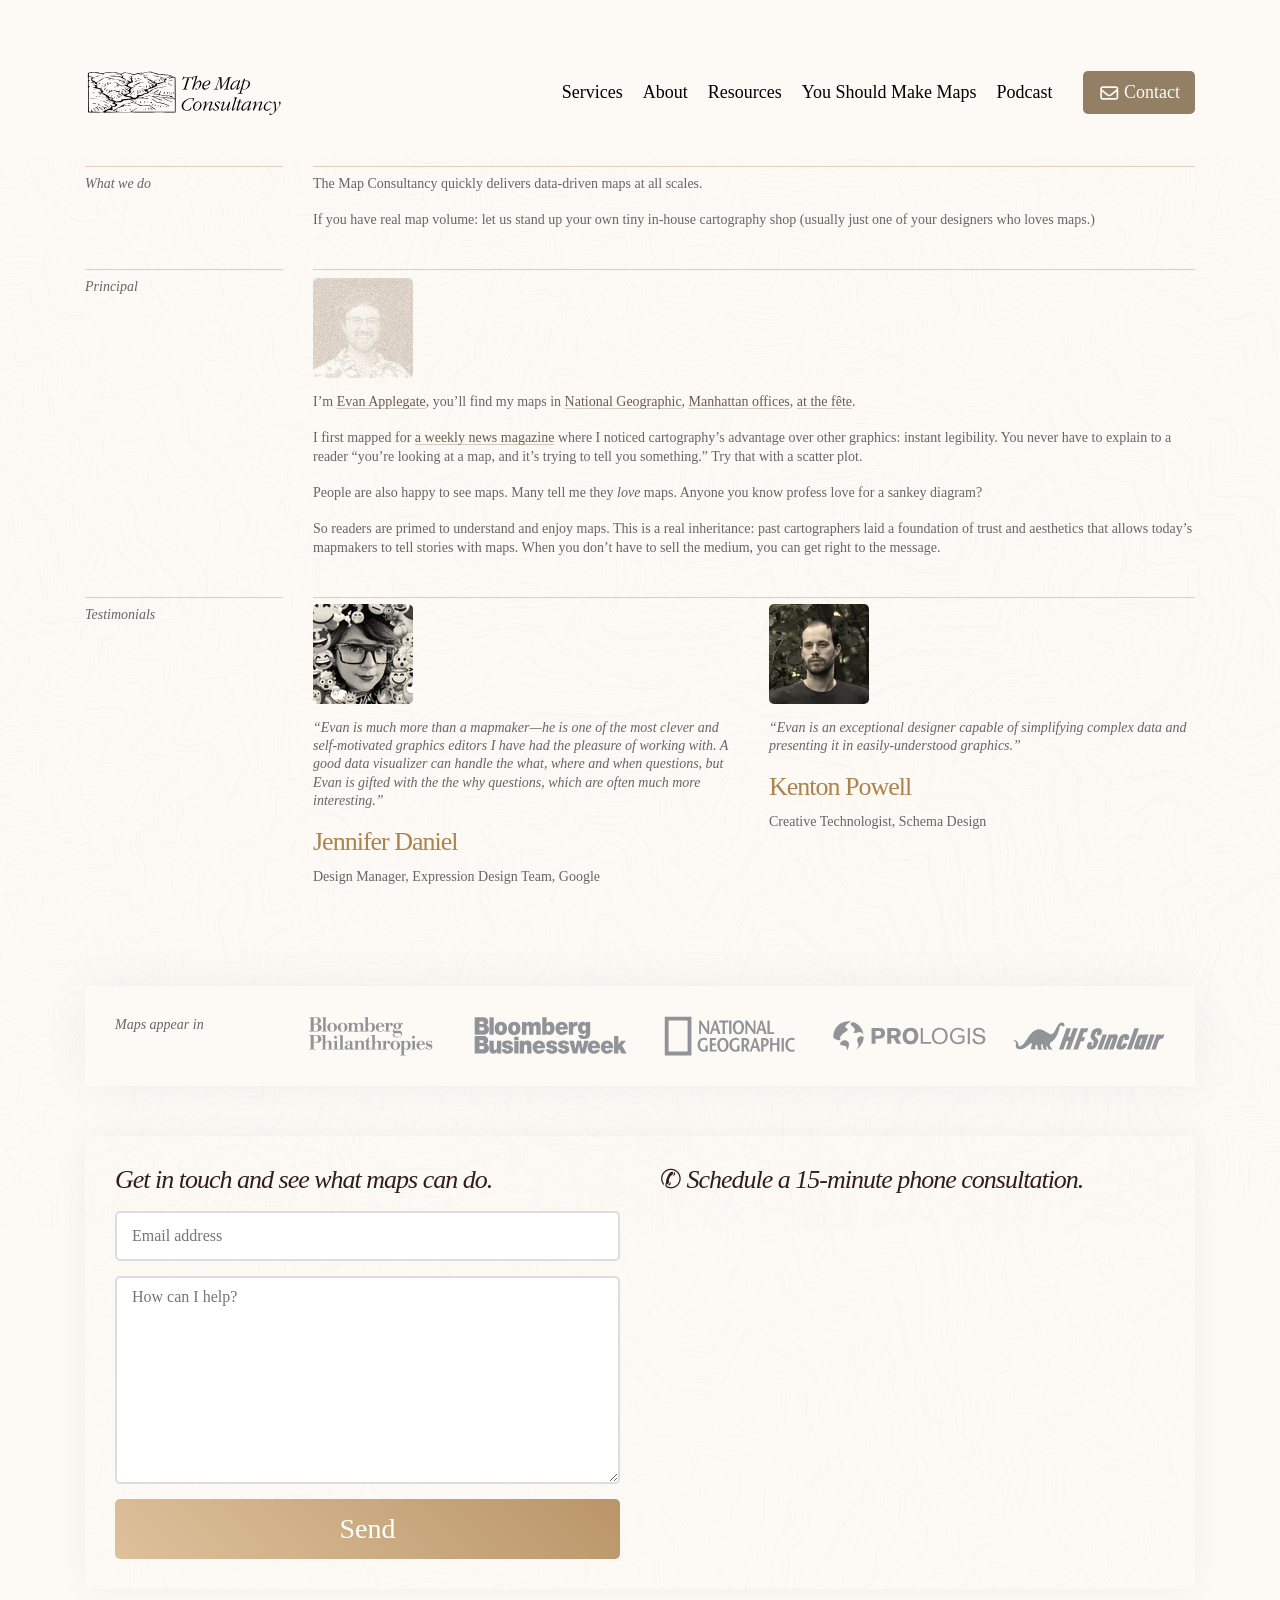
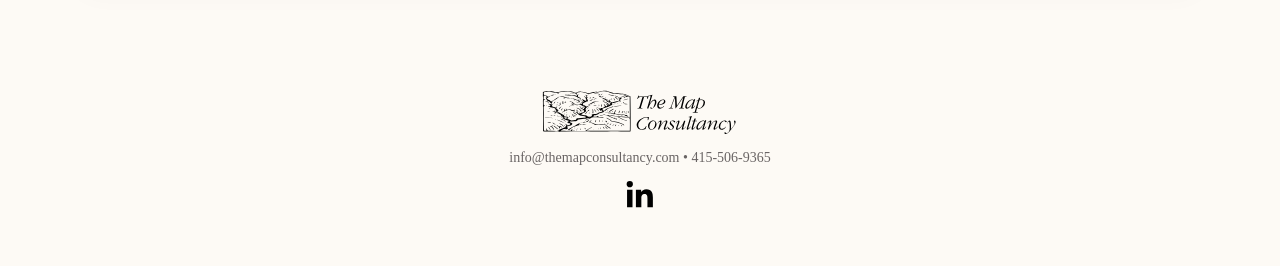
==== about/index.html @ c74e6e63 "Static site, rebuilt from Dorik Co-Authored-By: Claude Opus 5.5 <noreply@anthropic.com>" ====
<!DOCTYPE html>
<html lang="en">
<head>
  <meta charset="utf-8">
  <meta name="viewport" content="width=device-width, initial-scale=1">
  <title>About | The Map Consultancy</title>
  <meta name="description" content="The Map Consultancy is cartographer Evan Applegate, whose maps appear in National Geographic, Bloomberg Businessweek and reports for Bloomberg Philanthropies, Prologis and HF Sinclair.">
  <link rel="canonical" href="https://themapconsultancy.com/about/">
  <meta property="og:title" content="About | The Map Consultancy">
  <meta property="og:description" content="The Map Consultancy is cartographer Evan Applegate, whose maps appear in National Geographic, Bloomberg Businessweek and reports for Bloomberg Philanthropies, Prologis and HF Sinclair.">
  <meta property="og:image" content="https://themapconsultancy.com/assets/og/about.jpg">
  <meta name="twitter:card" content="summary_large_image">
  <meta property="og:url" content="https://themapconsultancy.com/about/">
  <meta property="og:type" content="website">
  <link rel="icon" href="/assets/img/favicon.png">
  <link rel="stylesheet" href="/assets/site.css">
  <meta property="og:site_name" content="The Map Consultancy">
  <meta property="og:image:width" content="1200">
  <meta property="og:image:height" content="630">
  <meta property="og:image:alt" content="About | The Map Consultancy">
  <meta name="twitter:title" content="About | The Map Consultancy">
  <meta name="twitter:description" content="The Map Consultancy is cartographer Evan Applegate, whose maps appear in National Geographic, Bloomberg Businessweek and reports for Bloomberg Philanthropies, Prologis and HF Sinclair.">
  <meta name="twitter:image" content="https://themapconsultancy.com/assets/og/about.jpg">
  <meta name="author" content="Evan Applegate">
  <link rel="alternate" type="text/markdown" title="llms.txt" href="/llms.txt">
  <script type="application/ld+json">{"@context":"https://schema.org","@graph":[{"@type":"Person","@id":"https://evanapplegate.com/#person","name":"Evan Applegate","jobTitle":"Cartographer","url":"https://evanapplegate.com/"},{"@type":"ProfessionalService","@id":"https://themapconsultancy.com/#org","name":"The Map Consultancy","url":"https://themapconsultancy.com/","logo":"https://themapconsultancy.com/assets/img/the_map_consultancy_logo_vmp2dwdu.svg","email":"info@themapconsultancy.com","telephone":"+1-415-506-9365","description":"The Map Consultancy is cartographer Evan Applegate's studio. It makes data-driven maps at all scales for organizations: interactive maps, custom map design, data visualization and infographics, geospatial analysis, map style guides and training, and data services. Clients include National Geographic, Bloomberg Businessweek, Bloomberg Philanthropies, Prologis and HF Sinclair.","founder":{"@id":"https://evanapplegate.com/#person"},"knowsAbout":["Cartography","Interactive maps","GIS","Data visualization","Infographics"],"sameAs":["https://www.linkedin.com/company/the-map-consultancy/"]},{"@type":"WebSite","@id":"https://themapconsultancy.com/#website","url":"https://themapconsultancy.com/","name":"The Map Consultancy","description":"The Map Consultancy is cartographer Evan Applegate's studio. It makes data-driven maps at all scales for organizations: interactive maps, custom map design, data visualization and infographics, geospatial analysis, map style guides and training, and data services. Clients include National Geographic, Bloomberg Businessweek, Bloomberg Philanthropies, Prologis and HF Sinclair.","publisher":{"@id":"https://themapconsultancy.com/#org"}},{"@type":"AboutPage","@id":"https://themapconsultancy.com/about/#page","url":"https://themapconsultancy.com/about/","name":"About | The Map Consultancy","description":"The Map Consultancy is cartographer Evan Applegate, whose maps appear in National Geographic, Bloomberg Businessweek and reports for Bloomberg Philanthropies, Prologis and HF Sinclair.","isPartOf":{"@id":"https://themapconsultancy.com/#website"},"inLanguage":"en","about":{"@id":"https://themapconsultancy.com/#org"}}]}</script>
  <script src="/assets/formspree.js" defer></script>
  <script src="/assets/site.js" defer></script>
  <script>
    window.dataLayer = window.dataLayer || [];
    function gtag() { dataLayer.push(arguments); }
    gtag('js', new Date());
    gtag('config', 'G-YKXSR5QQ2Z');
    // Google Analytics loads once the page has finished, so it never slows the page down
    addEventListener('load', () => setTimeout(() => {
      const s = document.createElement('script');
      s.src = 'https://www.googletagmanager.com/gtag/js?id=G-YKXSR5QQ2Z';
      document.head.append(s);
    }, 1000));
  </script>
</head>
<body>
<header class="site-header wrap">
  <a class="brand" href="/"><img src="/assets/img/the_map_consultancy_logo_vmp2dwdu.svg" width="200" height="46" alt="The Map Consultancy"></a>
  <button class="menu-toggle" type="button" aria-label="Menu" aria-expanded="false" aria-controls="menu"><svg aria-hidden="true" xmlns="http://www.w3.org/2000/svg" viewBox="0 0 448 512"><path fill="currentColor" d="M0 96C0 78.3 14.3 64 32 64H416c17.7 0 32 14.3 32 32s-14.3 32-32 32H32C14.3 128 0 113.7 0 96zM0 256c0-17.7 14.3-32 32-32H416c17.7 0 32 14.3 32 32s-14.3 32-32 32H32c-17.7 0-32-14.3-32-32zM448 416c0 17.7-14.3 32-32 32H32c-17.7 0-32-14.3-32-32s14.3-32 32-32H416c17.7 0 32 14.3 32 32z"></path></svg></button>
  <nav id="menu" class="menu">
    <a href="/services/">Services</a>
    <a href="/about/">About</a>
    <a href="/resources/">Resources</a>
    <a href="/you-should-make-maps/">You Should Make Maps</a>
    <a href="https://veryexpensivemaps.com" target="_blank">Podcast</a>
    <a class="button" href="/contact/"><svg aria-hidden="true" xmlns="http://www.w3.org/2000/svg" viewBox="0 0 512 512"><path fill="currentColor" d="M64 112c-8.8 0-16 7.2-16 16v22.1L220.5 291.7c20.7 17 50.4 17 71.1 0L464 150.1V128c0-8.8-7.2-16-16-16H64zM48 212.2V384c0 8.8 7.2 16 16 16H448c8.8 0 16-7.2 16-16V212.2L322 328.8c-38.4 31.5-93.7 31.5-132 0L48 212.2zM0 128C0 92.7 28.7 64 64 64H448c35.3 0 64 28.7 64 64V384c0 35.3-28.7 64-64 64H64c-35.3 0-64-28.7-64-64V128z"></path></svg>Contact</a>
  </nav>
</header>
<main class="topo">
<h1 class="sr-only">About The Map Consultancy</h1>
<div class="wrap flow">
<div class="grid g5 work">
  <div>
    <hr>
    <p><em>What we do</em></p>
  </div>
  <div class="span-4">
    <hr>
    <p>The Map Consultancy quickly delivers data-driven maps at all scales.<br><br>If you have real map volume: let us stand up your own tiny in-house cartography shop (usually just one of your designers who loves maps.)</p>
  </div>
</div>
<div class="grid g5 work">
  <div>
    <hr>
    <p><em>Principal</em></p>
  </div>
  <div class="span-4">
    <hr>
    <img src="/assets/img/ezgif7889fec5e89aqtahezgifcomoptimize1-xhwpz-200.webp" width="200" height="200" alt="Evan Applegate" class="headshot" loading="lazy" decoding="async">
    <p>I’m <a href="https://evanapplegate.com" target="_blank">Evan Applegate</a>, you’ll find my maps in <a href="https://www.dropbox.com/s/60fg12t2ug8y2po/RainWolves.png?raw=1" target="_blank">National Geographic</a>, <a href="https://radiantmaps.co/the-americas" target="_blank">Manhattan offices</a>, <a href="https://www.dropbox.com/s/gnzrvf5oinbaemb/feast_display.mov?dl=0" target="_blank">at the fête</a>.<br><br>I first mapped for <a href="https://www.businessweek.com" target="_blank">a weekly news magazine</a> where I noticed cartography’s advantage over other graphics: instant legibility. You never have to explain to a reader “you’re looking at a map, and it’s trying to tell you something.” Try that with a scatter plot.<br><br>People are also happy to see maps. Many tell me they <em>love</em> maps. Anyone you know profess love for a sankey diagram?<br><br>So readers are primed to understand and enjoy maps. This is a real inheritance: past cartographers laid a foundation of trust and aesthetics that allows today’s mapmakers to tell stories with maps. When you don’t have to sell the medium, you can get right to the message.</p>
  </div>
</div>
<div class="grid g5 work testimonials pull-up">
  <div>
    <hr>
    <p><em>Testimonials</em></p>
  </div>
  <div class="span-4">
    <hr>
  </div>
  <div class="span-2 start-2">
    <img src="/assets/img/jennifer-daniel-3-fi7ro4pw-100.webp" srcset="/assets/img/jennifer-daniel-3-fi7ro4pw-100.webp 100w, /assets/img/jennifer-daniel-3-fi7ro4pw-200.webp 200w" sizes="100px" width="200" height="201" alt="Jennifer Daniel" class="headshot tint-100-16" loading="lazy" decoding="async">
    <p><em>“Evan is much more than a mapmaker—he is one of the most clever and self-motivated graphics editors I have had the pleasure of working with. A good data visualizer can handle the what, where and when questions, but Evan is gifted with the the why questions, which are often much more interesting.”</em></p>
    <p class="name">Jennifer Daniel</p>
    <p>Design Manager, Expression Design Team, Google</p>
  </div>
  <div class="span-2">
    <img src="/assets/img/kenton-1-photos-v2-x4-1zt3rvmk-100.webp" srcset="/assets/img/kenton-1-photos-v2-x4-1zt3rvmk-100.webp 100w, /assets/img/kenton-1-photos-v2-x4-1zt3rvmk-200.webp 200w" sizes="100px" width="200" height="200" alt="Kenton Powell" class="headshot tint-62-54" loading="lazy" decoding="async">
    <p><em>“Evan is an exceptional designer capable of simplifying complex data and presenting it in easily-understood graphics.”</em></p>
    <p class="name">Kenton Powell</p>
    <p>Creative Technologist, Schema Design</p>
  </div>
</div>
<section class="card logos">
  <p><em>Maps appear in</em></p>
  <img src="/assets/img/philanthropies_logo-01_ygg0oih6.svg" width="150" height="48" alt="Bloomberg Philanthropies" loading="lazy">
  <img src="/assets/img/businessweek_logo-01_n6ddfv8p.svg" width="150" height="36" alt="Bloomberg Businessweek" loading="lazy">
  <img src="/assets/img/national_geographic_logo-01_jzfceyr9.svg" width="150" height="45" alt="National Geographic" loading="lazy">
  <img src="/assets/img/prologis_logo-01_61fymmwa.svg" width="150" height="29" alt="Prologis" loading="lazy">
  <img src="/assets/img/hf_sinclair_logo_1yvhm49n.svg" width="150" height="28" alt="HF Sinclair" loading="lazy">
</section>
<section class="card contact-card two">
  <div>
    <h2 class="cta"><em>Get in touch and see what maps can do.</em></h2>
    <form class="contact big" action="https://formspree.io/f/xljdqvqd" method="POST">
      <input type="hidden" name="_subject" value="Message from The Map Consultancy">
      <input type="email" name="email" required placeholder="Email address" aria-label="Email address" autocomplete="email" data-fs-field>
      <span class="field-error" data-fs-error="email"></span>
      <textarea name="message" required rows="10" placeholder="How can I help?" aria-label="How can I help?" data-fs-field></textarea>
      <span class="field-error" data-fs-error="message"></span>
      <input type="text" name="_gotcha" tabindex="-1" autocomplete="off" aria-hidden="true" hidden>
      <button type="submit" data-fs-submit-btn>Send</button>
      <p class="form-success" data-fs-success>Thanks! We’ll be in touch shortly.</p>
      <p class="form-error" data-fs-error></p>
    </form>
  </div>
  <div>
    <h2 class="cta">✆ <em>Schedule a 15-minute phone consultation.</em></h2>
    <div class="calendly" data-url="https://calendly.com/the-map-consultancy?hide_landing_page_details=1&amp;hide_gdpr_banner=1&amp;primary_color=ba9569"></div>
  </div>
</section>
</div>
</main>
<footer class="site-footer wrap">
  <img src="/assets/img/the_map_consultancy_logo_ipp6w6av.svg" width="200" height="46" alt="The Map Consultancy" loading="lazy">
  <p>info@themapconsultancy.com • 415-506-9365</p>
  <a class="linkedin" href="https://www.linkedin.com/company/the-map-consultancy/" target="_blank" aria-label="LinkedIn"><svg aria-hidden="true" xmlns="http://www.w3.org/2000/svg" viewBox="0 0 448 512"><path fill="currentColor" d="M100.28 448H7.4V148.9h92.88zM53.79 108.1C24.09 108.1 0 83.5 0 53.8a53.79 53.79 0 0 1 107.58 0c0 29.7-24.1 54.3-53.79 54.3zM447.9 448h-92.68V302.4c0-34.7-.7-79.2-48.29-79.2-48.29 0-55.69 37.7-55.69 76.7V448h-92.78V148.9h89.08v40.8h1.3c12.4-23.5 42.69-48.3 87.88-48.3 94 0 111.28 61.9 111.28 142.3V448z"></path></svg></a>
</footer>
<script>
  window.formspree = window.formspree || function () { (formspree.q = formspree.q || []).push(arguments); };
  formspree('initForm', { formElement: '.contact', formId: 'xljdqvqd', useDefaultStyles: false });
</script>
</body>
</html>
---- assets/site.css ----
/* themapconsultancy.com */

:root {
  /* Optima ships on Apple devices; everyone else gets EB Garamond from /assets/fonts (bottom of this file) */
  --font: Optima, 'EB Garamond', Georgia, serif;
  --text: #696464;
  --bg: #fdfaf5;
  --rule: #decfb8;
  --heading: #321d1d;
  --gold: #ac824d;
  --accent: #927f64;
  --link: #6e5950;
  --link-hover: #8c7a73;
  --underline: #d1ccc1;
  --radius: 5px;
  --gradient: linear-gradient(45deg, #ddc19b, #ba9569);
  --shadow: rgba(0, 34, 88, 0.05);
  /* spacing system (hand-tuned on the Dorik version, now the whole layout) */
  --space-header: 50px; /* header to the first block */
  --space-row: 40px; /* content to the next rule, label rows and link lists */
  --space-card: 50px; /* stacked cards */
  --space-section: 100px; /* between sections, and before the footer */
  --gutter: 30px;
}
@media (max-width: 767px) {
  :root {
    --space-header: 30px;
    --space-row: 30px;
    --space-card: 30px;
    --space-section: 60px;
  }
}

*,
*::before,
*::after {
  box-sizing: border-box;
}
html {
  -webkit-text-size-adjust: 100%;
}
main {
  overflow-x: clip; /* the services images run off the window edge; nothing may widen the page (iOS ignores body's clip) */
}
body {
  margin: 0;
  overflow-x: clip;
  background: var(--bg);
  color: var(--text);
  font: 14px/1.3 var(--font);
  -webkit-font-smoothing: antialiased;
  -moz-osx-font-smoothing: grayscale;
}
[hidden] {
  display: none !important;
}
img,
video,
iframe {
  display: block;
  max-width: 100%;
}
video {
  height: auto;
}
img {
  height: auto;
}
p,
h1,
h2,
ul,
ol {
  margin: 0;
}
ul,
ol {
  margin: 14px 0;
  padding-left: 40px;
}
:is(ul, ol) :is(ul, ol) {
  margin: 0;
}
.text > :first-child,
.grid > div > :is(ul, ol):first-child {
  margin-top: 0;
}
.text > :last-child,
.grid > div > :is(ul, ol):last-child {
  margin-bottom: 0;
}
h1,
h2 {
  font-weight: 400;
}
a {
  color: var(--link);
  text-decoration-thickness: 1px;
  text-decoration-color: var(--underline);
  text-underline-offset: calc(0.075em + 1px); /* 1px below Optima's own underline */
  transition: color 0.1s;
}
a:hover {
  color: var(--link-hover);
}
.center {
  text-align: center;
}
.right {
  text-align: right;
}

/* ---------- page frame ---------- */
.wrap {
  width: min(100% - 30px, 1110px);
  margin-inline: auto;
}
/* topo lines behind the page, added once the page has loaded (site.js) */
.bg-ready main.topo {
  background: url(img/topo.svg) 50% 0 / contain no-repeat;
}
.bg-ready main.topo-left {
  background: url(img/topo.svg) 0 50% / contain no-repeat;
}
.flow > * + * {
  margin-top: var(--space-section);
}
.flow > :first-child {
  margin-top: var(--space-header);
}

/* ---------- header and menu ---------- */
.site-header {
  display: flex;
  flex-wrap: wrap;
  align-items: center;
  justify-content: space-between;
  padding-top: 70px;
}
@media (max-width: 767px) {
  .site-header {
    padding-top: 20px; /* phones: the logo starts where evanapplegate.com's content does */
  }
}
.brand img {
  width: 200px;
}
.menu {
  display: flex;
  align-items: center;
  gap: 20px;
}
.menu a {
  color: #000;
  font-size: 18px;
  text-decoration: none;
}
.menu a:hover {
  color: var(--accent);
}
.menu .button {
  display: inline-flex;
  align-items: center;
  gap: 4px;
  margin-left: 10px; /* 30px from the last link */
  padding: 10px 15px;
  border-radius: var(--radius);
  background: var(--accent);
  color: var(--bg);
  font-weight: 500;
}
.menu .button:hover {
  color: var(--bg);
  opacity: 0.9;
}
.menu .button svg {
  width: 22.5px;
  height: 18px;
  fill: currentColor;
}
.menu-toggle {
  display: none;
  padding: 8px 12px;
  border: 1px solid var(--accent);
  border-radius: var(--radius);
  background: none;
  color: var(--accent);
  cursor: pointer;
}
.menu-toggle svg {
  display: block;
  width: 20px;
  height: 16px;
  fill: currentColor;
}
@media (max-width: 1023px) {
  .menu-toggle {
    display: block;
  }
  .menu {
    display: none;
    flex-basis: 100%;
    flex-direction: column;
    gap: 0;
    padding-top: 30px;
    text-align: center;
  }
  .menu-toggle[aria-expanded='true'] + .menu {
    display: flex;
  }
  .menu a {
    margin-bottom: 20px;
  }
  .menu .button {
    margin: 0 0 13px;
  }
}

/* ---------- headings ---------- */
.title {
  --size: 43px;
  color: var(--heading);
  font-size: var(--size);
  line-height: 1;
  letter-spacing: -1px;
}
/* section titles keep the h1 margins Dorik gave them: 0.67em above and below */
.flow > .title {
  margin-top: calc(var(--space-section) + 0.67 * var(--size));
}
.flow > .title:first-child {
  margin-top: calc(var(--space-header) + 0.67 * var(--size));
}
.flow > .page-title:first-child {
  margin-top: 100px;
}
.cta {
  color: var(--heading);
  font-size: 26px;
  line-height: 1.1;
  letter-spacing: -1px;
  margin-bottom: 17px;
}
.flow > .title + * {
  margin-top: calc(0.67 * 43px);
}
@media (max-width: 767px) {
  .title {
    --size: 32px;
  }
  .page-title {
    --size: 40px;
  }
  .flow > .title + * {
    margin-top: calc(0.67 * 32px);
  }
}

/* ---------- grids: Dorik's columns, as CSS grid ---------- */
.grid {
  display: grid;
  grid-template-columns: repeat(var(--n), minmax(0, 1fr));
  column-gap: var(--gutter);
  align-items: start;
}
.g1 { --n: 1; }
.g2 { --n: 2; }
.g3 { --n: 3; }
.g4 { --n: 4; }
.g5 { --n: 5; }
.g6 { --n: 6; }
.g10 { --n: 10; }
.span-2 { grid-column-end: span 2; }
.span-3 { grid-column-end: span 3; }
.span-4 { grid-column-end: span 4; }
.span-5 { grid-column-end: span 5; }
.start-2 { grid-column-start: 2; }
.start-3 { grid-column-start: 3; }
.start-4 { grid-column-start: 4; }
/* inside a column: 15px between blocks, rules sit 9px down a 18px band */
.grid > div > * {
  display: block; /* linked images are <a>: block so the gaps below apply */
}
.grid > div > * + * {
  margin-top: 15px;
}
.grid hr {
  height: 0;
  margin: 9px 0 8px;
  border: 0;
  border-top: 1px solid var(--rule);
}
.grid > div > hr + * {
  margin-top: 0;
}
.grid img,
.grid video {
  width: 100%;
  border-radius: var(--radius);
}
.grid img.square {
  border-radius: 0;
}
.grid iframe {
  width: 100%;
  aspect-ratio: 16 / 9;
  border: 0;
  border-radius: var(--radius);
}
.nested {
  row-gap: 10px;
}
.nested > div > * + * {
  margin-top: 10px;
}
@media (max-width: 1023px) {
  .grid {
    display: flow-root; /* stacked; flow-root keeps the first rule's 9px from merging into the row gap */
  }
}
.hide-desktop {
  display: none;
}
@media (max-width: 767px) {
  .hide-desktop {
    display: block;
  }
  .hide-phone {
    display: none;
  }
}

/* image treatments carried over from the Dorik site */
.tint-0-30 { filter: sepia(30%); }
.tint-100-16 { filter: grayscale(100%) sepia(16%) saturate(133%); }
.tint-62-54 { filter: grayscale(62%) sepia(54%); }
.headshot {
  width: 100px !important;
  height: 100px;
  object-fit: cover;
}
.tilt {
  transform: rotate(5deg);
}

/* ---------- label rows (home, about, You Should Make Maps) and link lists (resources) ---------- */
:is(.work, .links, .tips, .process, .need) + :is(.work, .links) {
  margin-top: calc(var(--space-row) - 9px);
}
.flow > .work:first-child {
  margin-top: calc(var(--space-header) - 9px);
}
.page-title + .work {
  margin-top: 30px;
}
.long hr {
  border-top-color: var(--bg);
}
.name {
  margin-top: 5px;
  color: var(--gold);
  font-size: 26px;
  letter-spacing: -1px;
}
.name + p {
  margin-top: 9px;
}
/* About: the headshots ride 20px up into the label line, as on Dorik */
.pull-up .headshot {
  margin-top: -20px;
}
@media (max-width: 1023px) {
  /* stacked, each project keeps one rule, the one above its write-up; its columns sit 20px apart */
  .work > div + div > hr:first-child {
    display: none;
  }
  .work:not(.testimonials) > div:not(:last-child) {
    margin-bottom: 20px;
  }
}
@media (max-width: 767px) {
  .work > .hide-phone + div > hr:first-child {
    display: block; /* the column above is hidden on phones, so this rule is the row's first */
  }
}
@media (max-width: 767px) {
  /* stacked media columns keep Dorik's 20px before the next column's rule */
  .work > div:not(:first-child):not(:last-child) {
    margin-bottom: 20px;
  }
  .testimonials > div:nth-last-child(2) > :first-child {
    margin-top: 20px;
  }
  .testimonials > div:last-child > :first-child {
    margin-top: 40px;
  }
  /* resources on phones, as Dorik had it: centred titles and headers, fixed-size tip images */
  .flow > .title,
  .tips > div > p:first-child {
    text-align: center;
  }
  .flow > .page-title:first-child {
    margin-top: 40px;
  }
  .links > div + div {
    margin-top: 26px;
  }
  .tips img {
    width: 350px;
    height: 300px;
    margin-inline: auto;
    object-fit: cover;
  }
  .pull-up .headshot {
    margin-top: 0;
  }
  /* Dorik centred the testimonials on phones */
  .testimonials p:first-child,
  .testimonials img {
    margin-inline: auto;
    text-align: center;
  }
  .testimonials em {
    display: block;
    text-align: justify;
  }
}
.icon-text {
  display: flex;
  align-items: center;
  gap: 5px;
  height: 25px;
}
.tips .grid > div > hr + *,
.tips > div > hr + * {
  margin-top: 11px;
}
.tips > div > a + *,
.tips > div > img + * {
  margin-top: 10px;
}
.icon-text svg {
  height: 12.5px; /* half Dorik's 25px */
  width: auto;
  color: var(--rule);
  fill: currentColor;
}
.need hr + * {
  margin-top: 40px;
}
.need .cta {
  margin-bottom: 0;
}
.process img {
  width: 160px;
}

/* ---------- cards ---------- */
.card {
  padding: 30px;
  border-radius: var(--radius);
}
.card + .card {
  margin-top: var(--space-card);
}
.need + .card {
  margin-top: 30px;
}
.logos {
  display: grid;
  grid-template-columns: repeat(6, minmax(0, 1fr));
  align-items: center;
  gap: 27px;
  background: var(--bg);
  box-shadow: 0 0 50px var(--shadow);
}
.logos > :first-child {
  align-self: start;
}
.logos img {
  max-height: 40px;
  width: auto;
  margin-inline: auto;
}
.download {
  box-shadow: 0 0 30px var(--shadow) inset;
}
.download .cta {
  text-align: center;
}
.button.big {
  display: flex;
  align-items: center;
  justify-content: center;
  gap: 10px;
  height: 73px;
  padding: 20px;
  border-radius: var(--radius);
  background: var(--gradient);
  color: var(--bg);
  font-size: 33px;
  font-weight: 200;
  letter-spacing: -1px;
  text-decoration: none;
}
.button.big svg {
  height: 33px;
  width: auto;
  fill: currentColor;
}
.download .button.big {
  width: 50%; /* half the card, never narrower than its icon and label */
  min-width: max-content;
  margin-inline: auto;
}
.contact-card {
  box-shadow: 0 0 30px var(--shadow);
}
.bg-ready .contact-card {
  background: url(img/topo.svg) 50% 100% / cover no-repeat;
}
.two {
  display: grid;
  grid-template-columns: 1fr 1fr;
  column-gap: 40px;
}
.calendly {
  min-width: 320px;
  height: 630px;
}
@media (min-width: 1024px) {
  /* side by side, the Calendly column takes the form column's height, so the card ends just under the form */
  .contact-card.two > div:has(> .calendly) {
    display: flex;
    flex-direction: column;
  }
  .contact-card.two .calendly {
    flex: 1;
    height: auto;
    contain: size;
  }
}
@media (max-width: 1023px) {
  .logos {
    grid-template-columns: repeat(5, minmax(0, 1fr));
  }
  .logos > :first-child {
    grid-column: 1 / -1;
  }
  .two {
    display: block;
  }
  .two > div + div {
    margin-top: var(--space-card);
  }
}
@media (max-width: 767px) {
  .logos {
    grid-template-columns: 1fr 1fr;
    gap: 20px 27px;
  }
  .logos > :first-child {
    text-align: center;
  }
  .logos img {
    width: 100%;
    max-width: 190px;
    max-height: none;
  }
  .logos img:last-child {
    grid-column: 1 / -1;
    max-width: 220px;
  }
  .flow > .logos + .checker {
    margin-top: 17px;
  }
  .card .calendly {
    min-width: 0;
  }
}

/* ---------- contact form (Formspree) ---------- */
.contact input,
.contact textarea {
  display: block;
  width: 100%;
  min-height: 50px;
  margin: 0 0 15px;
  padding: 10px 15px;
  border: 2px solid #ddd;
  border-radius: var(--radius);
  background: #fff;
  color: #171a21;
  font: 16px/1.15 var(--font);
}
.contact button {
  width: 100%;
  height: 40px;
  padding: 0 30px;
  border: 0;
  border-radius: var(--radius);
  background: var(--gradient);
  color: #fff;
  font: 18px var(--font);
  cursor: pointer;
}
.contact.big button {
  height: 60px;
  font-size: 28px;
}
.contact button[disabled] {
  opacity: 0.7;
  cursor: default;
}
.form-success,
.form-error {
  display: none;
  margin-top: 10px;
  padding: 10px 15px;
  border-radius: 3px;
  background: #fff;
  text-align: center;
}
.form-success {
  color: var(--text); /* the body text colour, not Dorik's green (owner's request) */
}
.form-error {
  color: #ff3a28;
}
.form-success[data-fs-active],
.form-error[data-fs-active] {
  display: block;
}
.field-error {
  display: none;
  margin: -10px 0 10px;
  color: #ff3a28;
  font-size: 12px;
}
.field-error[data-fs-active] {
  display: block;
}
.contact [aria-invalid='true'] {
  border-color: #ff3a28;
}

/* ---------- services: alternating image and text, bleeding to the window edges ---------- */
.checker {
  display: grid;
  grid-template-columns: 1fr 1fr;
  align-items: center;
  width: 100vw;
  margin-left: calc(50% - 50vw);
}
.flow > .checker + .checker {
  margin-top: 0;
}
.checker-text {
  /* text starts and ends on the page's content edges, 45px from the image */
  padding: 0 45px 0 max(15px, 50vw - 555px);
}
.checker-media + .checker-text {
  padding: 0 max(15px, 50vw - 555px) 0 45px;
}
.checker-media img {
  width: 100%;
  height: 400px;
  margin-left: -15px; /* as on Dorik: images run 15px off the window edge, 30px apart in the middle */
  object-fit: cover;
  border-radius: 0 var(--radius) var(--radius) 0;
}
.checker-text + .checker-media img {
  margin-left: 15px;
  border-radius: var(--radius) 0 0 var(--radius);
}
.checker-media img.natural {
  height: auto;
}
.checker .title {
  margin-bottom: 29px;
}
.checker-media > .viz {
  margin-left: 15px;
}
.checker iframe {
  width: 100%;
  margin-top: 10px;
  border: 0;
}
.checker:first-child,
.checker.top {
  align-items: start;
}
@media (max-width: 1023px) {
  /* stacked, as on Dorik: every service after the first shows its picture, then its title and list */
  .checker,
  .checker:first-child,
  .checker.top {
    display: flex;
    flex-direction: column;
    align-items: stretch;
  }
  .checker + .checker .checker-media {
    order: -1;
  }
  .checker + .checker + .checker {
    margin-top: 80px;
  }
  .checker-text,
  .checker-media + .checker-text {
    padding: 80px 15px 0;
  }
  .checker + .checker .checker-text {
    padding-top: 80px;
  }
  .checker-media img,
  .checker-text + .checker-media img {
    width: calc(100% + 15px);
    margin-left: 0;
    border-radius: 0;
  }
  .flow > .checker + .title {
    margin-top: calc(var(--space-section) + 0.67 * var(--size) + 80px);
  }
}
@media (max-width: 767px) {
  .checker + .checker .checker-text {
    padding-top: 30px;
  }
  .checker .title {
    margin-bottom: 22px;
  }
  /* the process: centred icons and step names, 50px between steps */
  .process img {
    width: 113px;
    margin: 0 auto;
  }
  .process > div:nth-child(even) {
    margin-top: 10px;
  }
  .process > div:nth-child(even):not(:last-child) {
    margin-bottom: 50px;
  }
  .process p:first-child {
    text-align: center;
  }
  .process hr {
    margin: 3px 0 4px;
  }
}

/* ---------- interactive maps (loaded by site.js when near) ---------- */
#checkboxes1 {
  padding-bottom: 10px;
}
.viz input[type='checkbox'] {
  margin: 0 3px 0 0;
}
#map_nursing_homes {
  height: 500px;
}
#bar_chart_text {
  padding-top: 20px;
}
#bar_chart {
  height: 400px;
  margin: auto;
  text-align: center;
}
.key.five-star { color: #8ec0e5; }
.key.one-star { color: #f3ad9b; }
.key.mid-star { color: #daaec4; }
.viz p {
  margin: 14px 0;
}
.viz-caption {
  margin: auto;
  padding: 0 30px;
  line-height: 1;
  text-align: center;
}
#state-map {
  box-sizing: content-box;
  aspect-ratio: 5 / 2; /* the map's viewBox; reserves its space before d3 draws it */
  padding-top: 10px;
}
.viz-rule {
  height: 1px;
  border: 0;
  background: var(--accent);
}
#accident_legend {
  padding-bottom: 30px;
}
#accident_cities {
  height: 400px;
}
.tooltip {
  position: absolute;
  padding: 4px;
  background: rgba(97, 72, 52, 0.9);
  color: #fff;
  font-size: 12px;
  line-height: 15px;
  pointer-events: none;
}
.leaflet-container {
  font-family: var(--font);
}

/* ---------- footer ---------- */
.site-footer {
  margin-top: var(--space-section);
  padding-bottom: 50px;
  text-align: center;
}
.site-footer img {
  width: 200px;
  margin: 0 auto;
}
.site-footer p {
  margin: 14px 0;
}
.linkedin {
  display: inline-block;
  color: #000;
}
.linkedin svg {
  width: 37.5px;
  height: 30px;
  fill: currentColor;
}

/* ---------- fade-in as blocks scroll in (site.js; desktop only) ---------- */
.reveal-ready [data-reveal] {
  opacity: 0;
  transition: opacity 0.4s ease, transform 0.4s ease;
}
.reveal-ready [data-reveal='fade-up'] {
  transform: translateY(100px);
}
.reveal-ready [data-reveal].revealed {
  opacity: 1;
  transform: none;
}

/* visually hidden, still read by screen readers and search engines (page headings on pages designed without one) */
.sr-only {
  position: absolute;
  width: 1px;
  height: 1px;
  margin: -1px;
  padding: 0;
  overflow: hidden;
  clip: rect(0 0 0 0);
  white-space: nowrap;
  border: 0;
}

/* EB Garamond (SIL Open Font License), weights 400-800, regular and italic.
   Only downloaded where Optima is missing (Windows, Android); browsers fetch just the subsets a page uses. */
@font-face {
  font-family: 'EB Garamond';
  font-style: normal;
  font-weight: 400 800;
  font-display: swap;
  src: url(fonts/eb-garamond-normal-latin.woff2) format('woff2');
  unicode-range: U+0000-00FF, U+0131, U+0152-0153, U+02BB-02BC, U+02C6, U+02DA, U+02DC, U+0304, U+0308, U+0329, U+2000-206F, U+20AC, U+2122, U+2191, U+2193, U+2212, U+2215, U+FEFF, U+FFFD;
}
@font-face {
  font-family: 'EB Garamond';
  font-style: normal;
  font-weight: 400 800;
  font-display: swap;
  src: url(fonts/eb-garamond-normal-latin-ext.woff2) format('woff2');
  unicode-range: U+0100-02BA, U+02BD-02C5, U+02C7-02CC, U+02CE-02D7, U+02DD-02FF, U+0304, U+0308, U+0329, U+1D00-1DBF, U+1E00-1E9F, U+1EF2-1EFF, U+2020, U+20A0-20AB, U+20AD-20C0, U+2113, U+2C60-2C7F, U+A720-A7FF;
}
@font-face {
  font-family: 'EB Garamond';
  font-style: normal;
  font-weight: 400 800;
  font-display: swap;
  src: url(fonts/eb-garamond-normal-vietnamese.woff2) format('woff2');
  unicode-range: U+0102-0103, U+0110-0111, U+0128-0129, U+0168-0169, U+01A0-01A1, U+01AF-01B0, U+0300-0301, U+0303-0304, U+0308-0309, U+0323, U+0329, U+1EA0-1EF9, U+20AB;
}
@font-face {
  font-family: 'EB Garamond';
  font-style: normal;
  font-weight: 400 800;
  font-display: swap;
  src: url(fonts/eb-garamond-normal-greek.woff2) format('woff2');
  unicode-range: U+0370-0377, U+037A-037F, U+0384-038A, U+038C, U+038E-03A1, U+03A3-03FF;
}
@font-face {
  font-family: 'EB Garamond';
  font-style: normal;
  font-weight: 400 800;
  font-display: swap;
  src: url(fonts/eb-garamond-normal-greek-ext.woff2) format('woff2');
  unicode-range: U+1F00-1FFF;
}
@font-face {
  font-family: 'EB Garamond';
  font-style: normal;
  font-weight: 400 800;
  font-display: swap;
  src: url(fonts/eb-garamond-normal-cyrillic.woff2) format('woff2');
  unicode-range: U+0301, U+0400-045F, U+0490-0491, U+04B0-04B1, U+2116;
}
@font-face {
  font-family: 'EB Garamond';
  font-style: normal;
  font-weight: 400 800;
  font-display: swap;
  src: url(fonts/eb-garamond-normal-cyrillic-ext.woff2) format('woff2');
  unicode-range: U+0460-052F, U+1C80-1C8A, U+20B4, U+2DE0-2DFF, U+A640-A69F, U+FE2E-FE2F;
}
@font-face {
  font-family: 'EB Garamond';
  font-style: italic;
  font-weight: 400 800;
  font-display: swap;
  src: url(fonts/eb-garamond-italic-latin.woff2) format('woff2');
  unicode-range: U+0000-00FF, U+0131, U+0152-0153, U+02BB-02BC, U+02C6, U+02DA, U+02DC, U+0304, U+0308, U+0329, U+2000-206F, U+20AC, U+2122, U+2191, U+2193, U+2212, U+2215, U+FEFF, U+FFFD;
}
@font-face {
  font-family: 'EB Garamond';
  font-style: italic;
  font-weight: 400 800;
  font-display: swap;
  src: url(fonts/eb-garamond-italic-latin-ext.woff2) format('woff2');
  unicode-range: U+0100-02BA, U+02BD-02C5, U+02C7-02CC, U+02CE-02D7, U+02DD-02FF, U+0304, U+0308, U+0329, U+1D00-1DBF, U+1E00-1E9F, U+1EF2-1EFF, U+2020, U+20A0-20AB, U+20AD-20C0, U+2113, U+2C60-2C7F, U+A720-A7FF;
}
@font-face {
  font-family: 'EB Garamond';
  font-style: italic;
  font-weight: 400 800;
  font-display: swap;
  src: url(fonts/eb-garamond-italic-vietnamese.woff2) format('woff2');
  unicode-range: U+0102-0103, U+0110-0111, U+0128-0129, U+0168-0169, U+01A0-01A1, U+01AF-01B0, U+0300-0301, U+0303-0304, U+0308-0309, U+0323, U+0329, U+1EA0-1EF9, U+20AB;
}
@font-face {
  font-family: 'EB Garamond';
  font-style: italic;
  font-weight: 400 800;
  font-display: swap;
  src: url(fonts/eb-garamond-italic-greek.woff2) format('woff2');
  unicode-range: U+0370-0377, U+037A-037F, U+0384-038A, U+038C, U+038E-03A1, U+03A3-03FF;
}
@font-face {
  font-family: 'EB Garamond';
  font-style: italic;
  font-weight: 400 800;
  font-display: swap;
  src: url(fonts/eb-garamond-italic-greek-ext.woff2) format('woff2');
  unicode-range: U+1F00-1FFF;
}
@font-face {
  font-family: 'EB Garamond';
  font-style: italic;
  font-weight: 400 800;
  font-display: swap;
  src: url(fonts/eb-garamond-italic-cyrillic.woff2) format('woff2');
  unicode-range: U+0301, U+0400-045F, U+0490-0491, U+04B0-04B1, U+2116;
}
@font-face {
  font-family: 'EB Garamond';
  font-style: italic;
  font-weight: 400 800;
  font-display: swap;
  src: url(fonts/eb-garamond-italic-cyrillic-ext.woff2) format('woff2');
  unicode-range: U+0460-052F, U+1C80-1C8A, U+20B4, U+2DE0-2DFF, U+A640-A69F, U+FE2E-FE2F;
}
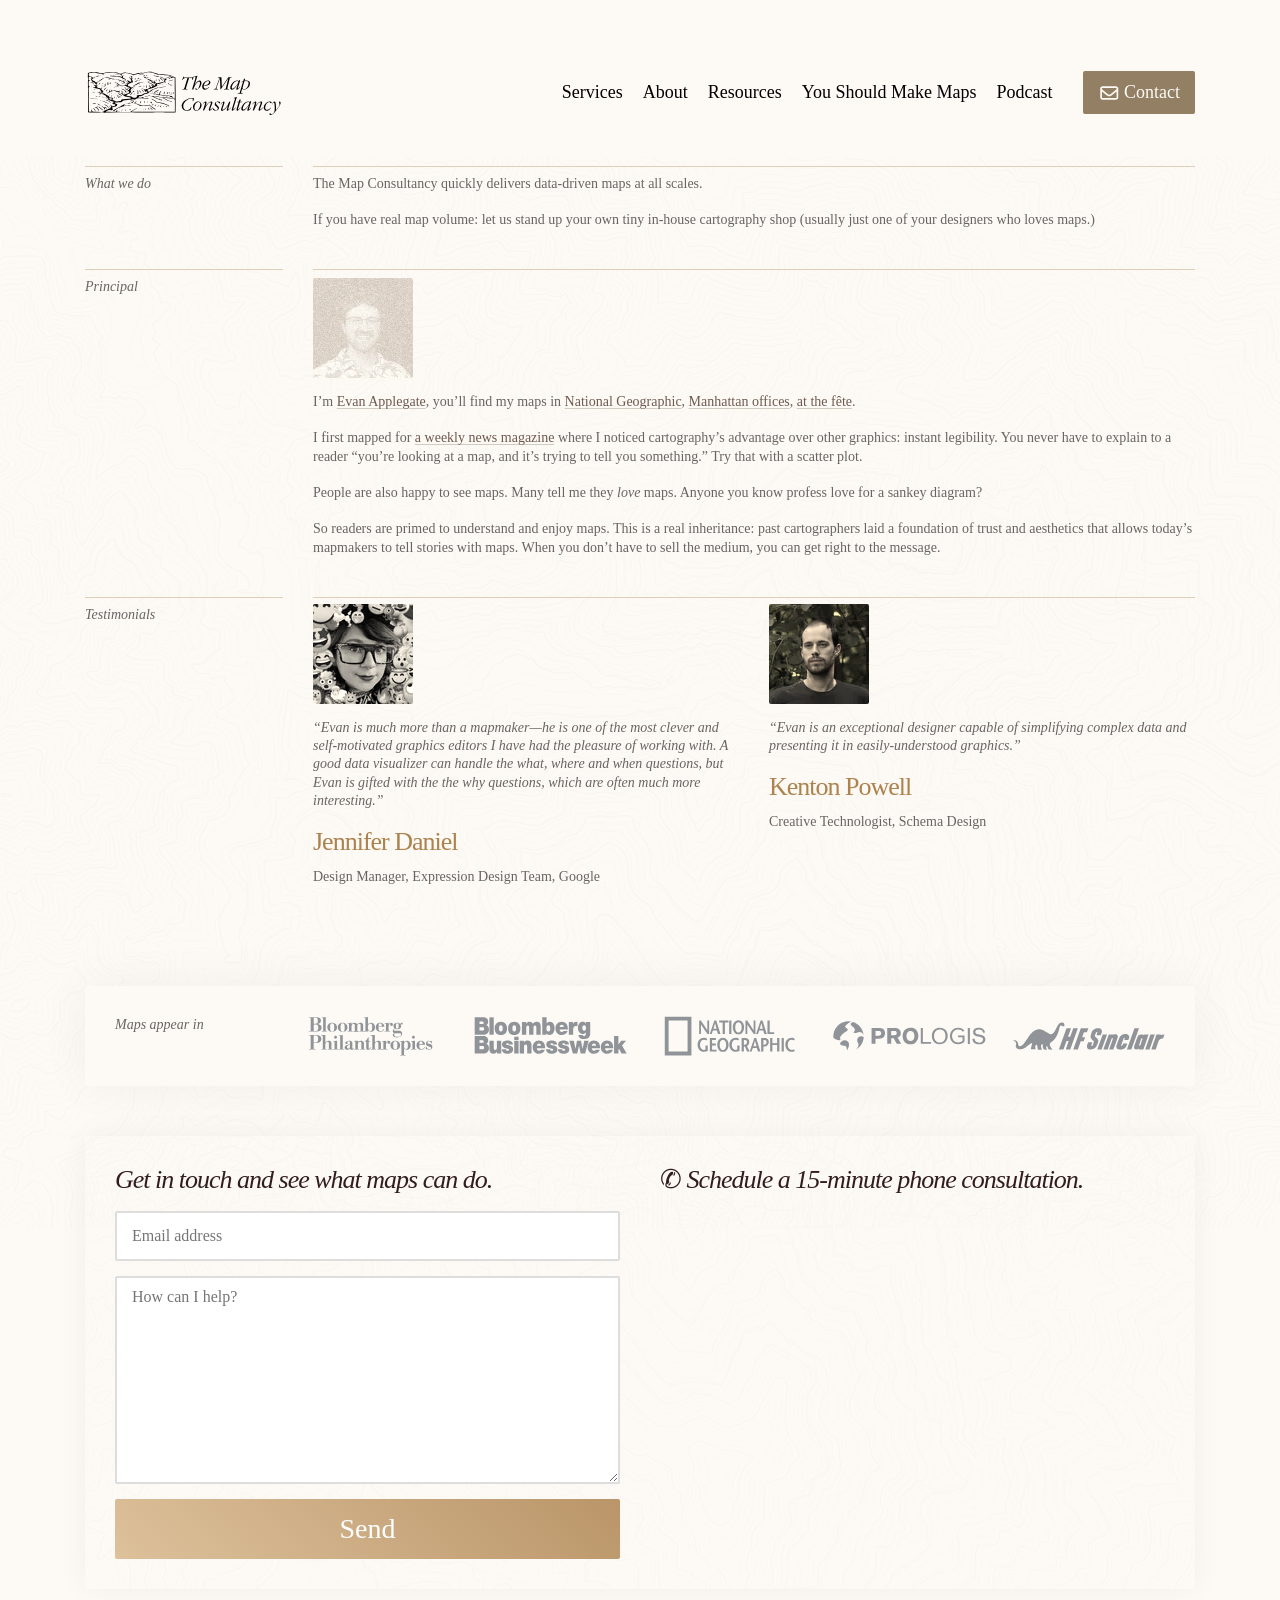
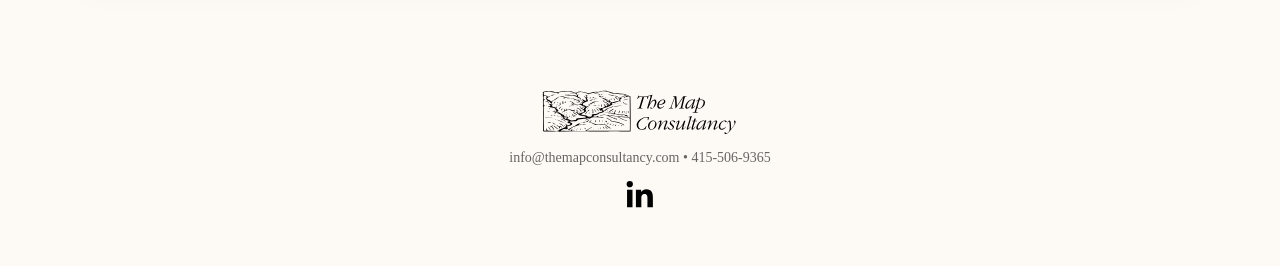
==== commit 7e72ccdd: "Forms refuse hotmail.com and mail.ru addresses Co-Authored-By: Claude Opus 5.5 <noreply@anthropic.co" ====
--- a/about/index.html
+++ b/about/index.html
@@ -135,6 +135,13 @@
 <script>
   window.formspree = window.formspree || function () { (formspree.q = formspree.q || []).push(arguments); };
   formspree('initForm', { formElement: '.contact', formId: 'xljdqvqd', useDefaultStyles: false });
+  if (!window.fsBlocked) {  // addresses at these domains (or their subdomains) are refused before sending
+    window.fsBlocked = /@(?:[^@]*\.)?(?:hotmail\.com|mail\.ru)$/i;
+    document.addEventListener('input', function (e) {
+      var i = e.target;
+      if (i.type === 'email') i.setCustomValidity(fsBlocked.test(i.value.trim()) ? 'Please use a different email address.' : '');
+    });
+  }
 </script>
 </body>
 </html>
--- a/assets/site.css
+++ b/assets/site.css
@@ -12,7 +12,7 @@
   --link: #6e5950;
   --link-hover: #8c7a73;
   --underline: #d1ccc1;
-  --radius: 5px;
+  --radius: 2px; /* every corner: pictures, buttons, cards, form fields (as on physical.evanapplegate.com) */
   --gradient: linear-gradient(45deg, #ddc19b, #ba9569);
   --shadow: rgba(0, 34, 88, 0.05);
   /* spacing system (hand-tuned on the Dorik version, now the whole layout) */
@@ -617,7 +617,7 @@
   display: none;
   margin-top: 10px;
   padding: 10px 15px;
-  border-radius: 3px;
+  border-radius: var(--radius);
   background: #fff;
   text-align: center;
 }
@@ -750,6 +750,18 @@
 }
 
 /* ---------- interactive maps (loaded by site.js when near) ---------- */
+/* the maps' zoom buttons get the site's 2px corners too (Leaflet's own CSS loads later, hence .viz) */
+.viz .leaflet-bar {
+  border-radius: var(--radius);
+}
+.viz .leaflet-bar a:first-child {
+  border-top-left-radius: var(--radius);
+  border-top-right-radius: var(--radius);
+}
+.viz .leaflet-bar a:last-child {
+  border-bottom-left-radius: var(--radius);
+  border-bottom-right-radius: var(--radius);
+}
 #checkboxes1 {
   padding-bottom: 10px;
 }
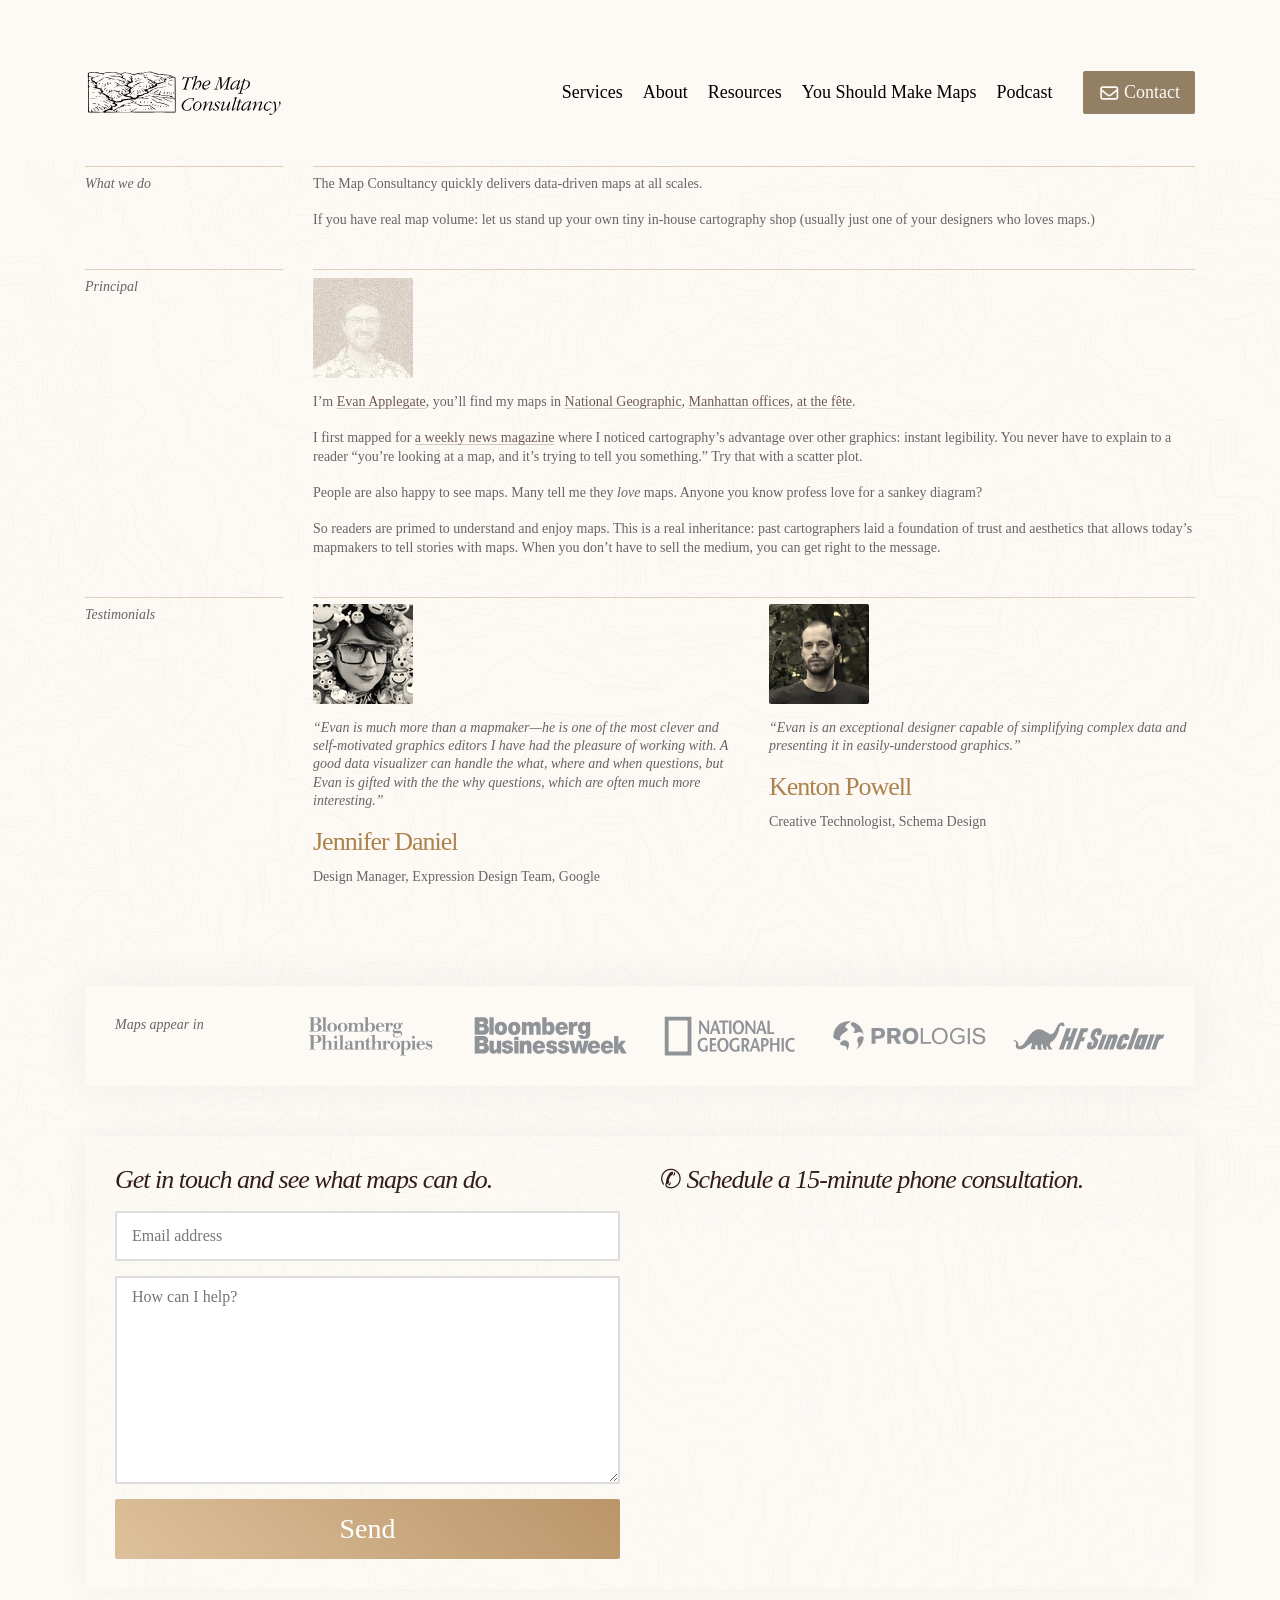
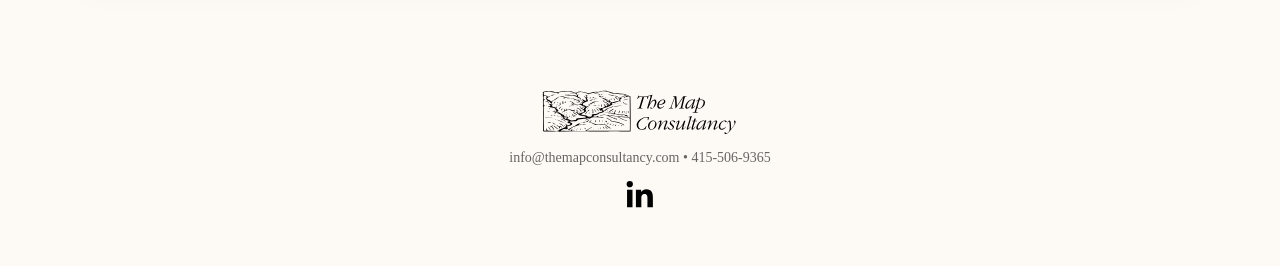
==== commit 0711b866: "Forms send to our own handler (Cloudflare + Resend) instead of Formspree Co-Authored-By: Claude Opus" ====
--- a/about/index.html
+++ b/about/index.html
@@ -24,7 +24,7 @@
   <meta name="author" content="Evan Applegate">
   <link rel="alternate" type="text/markdown" title="llms.txt" href="/llms.txt">
   <script type="application/ld+json">{"@context":"https://schema.org","@graph":[{"@type":"Person","@id":"https://evanapplegate.com/#person","name":"Evan Applegate","jobTitle":"Cartographer","url":"https://evanapplegate.com/"},{"@type":"ProfessionalService","@id":"https://themapconsultancy.com/#org","name":"The Map Consultancy","url":"https://themapconsultancy.com/","logo":"https://themapconsultancy.com/assets/img/the_map_consultancy_logo_vmp2dwdu.svg","email":"info@themapconsultancy.com","telephone":"+1-415-506-9365","description":"The Map Consultancy is cartographer Evan Applegate's studio. It makes data-driven maps at all scales for organizations: interactive maps, custom map design, data visualization and infographics, geospatial analysis, map style guides and training, and data services. Clients include National Geographic, Bloomberg Businessweek, Bloomberg Philanthropies, Prologis and HF Sinclair.","founder":{"@id":"https://evanapplegate.com/#person"},"knowsAbout":["Cartography","Interactive maps","GIS","Data visualization","Infographics"],"sameAs":["https://www.linkedin.com/company/the-map-consultancy/"]},{"@type":"WebSite","@id":"https://themapconsultancy.com/#website","url":"https://themapconsultancy.com/","name":"The Map Consultancy","description":"The Map Consultancy is cartographer Evan Applegate's studio. It makes data-driven maps at all scales for organizations: interactive maps, custom map design, data visualization and infographics, geospatial analysis, map style guides and training, and data services. Clients include National Geographic, Bloomberg Businessweek, Bloomberg Philanthropies, Prologis and HF Sinclair.","publisher":{"@id":"https://themapconsultancy.com/#org"}},{"@type":"AboutPage","@id":"https://themapconsultancy.com/about/#page","url":"https://themapconsultancy.com/about/","name":"About | The Map Consultancy","description":"The Map Consultancy is cartographer Evan Applegate, whose maps appear in National Geographic, Bloomberg Businessweek and reports for Bloomberg Philanthropies, Prologis and HF Sinclair.","isPartOf":{"@id":"https://themapconsultancy.com/#website"},"inLanguage":"en","about":{"@id":"https://themapconsultancy.com/#org"}}]}</script>
-  <script src="/assets/formspree.js" defer></script>
+  <script src="/assets/form.js" defer></script>
   <script src="/assets/site.js" defer></script>
   <script>
     window.dataLayer = window.dataLayer || [];
@@ -108,7 +108,7 @@
 <section class="card contact-card two">
   <div>
     <h2 class="cta"><em>Get in touch and see what maps can do.</em></h2>
-    <form class="contact big" action="https://formspree.io/f/xljdqvqd" method="POST">
+    <form class="contact big" action="https://radiantmaps.co/api/contact" method="POST">
       <input type="hidden" name="_subject" value="Message from The Map Consultancy">
       <input type="email" name="email" required placeholder="Email address" aria-label="Email address" autocomplete="email" data-fs-field>
       <span class="field-error" data-fs-error="email"></span>
@@ -132,16 +132,6 @@
   <p>info@themapconsultancy.com • 415-506-9365</p>
   <a class="linkedin" href="https://www.linkedin.com/company/the-map-consultancy/" target="_blank" aria-label="LinkedIn"><svg aria-hidden="true" xmlns="http://www.w3.org/2000/svg" viewBox="0 0 448 512"><path fill="currentColor" d="M100.28 448H7.4V148.9h92.88zM53.79 108.1C24.09 108.1 0 83.5 0 53.8a53.79 53.79 0 0 1 107.58 0c0 29.7-24.1 54.3-53.79 54.3zM447.9 448h-92.68V302.4c0-34.7-.7-79.2-48.29-79.2-48.29 0-55.69 37.7-55.69 76.7V448h-92.78V148.9h89.08v40.8h1.3c12.4-23.5 42.69-48.3 87.88-48.3 94 0 111.28 61.9 111.28 142.3V448z"></path></svg></a>
 </footer>
-<script>
-  window.formspree = window.formspree || function () { (formspree.q = formspree.q || []).push(arguments); };
-  formspree('initForm', { formElement: '.contact', formId: 'xljdqvqd', useDefaultStyles: false });
-  if (!window.fsBlocked) {  // addresses at these domains (or their subdomains) are refused before sending
-    window.fsBlocked = /@(?:[^@]*\.)?(?:hotmail\.com|mail\.ru)$/i;
-    document.addEventListener('input', function (e) {
-      var i = e.target;
-      if (i.type === 'email') i.setCustomValidity(fsBlocked.test(i.value.trim()) ? 'Please use a different email address.' : '');
-    });
-  }
-</script>
+
 </body>
 </html>
